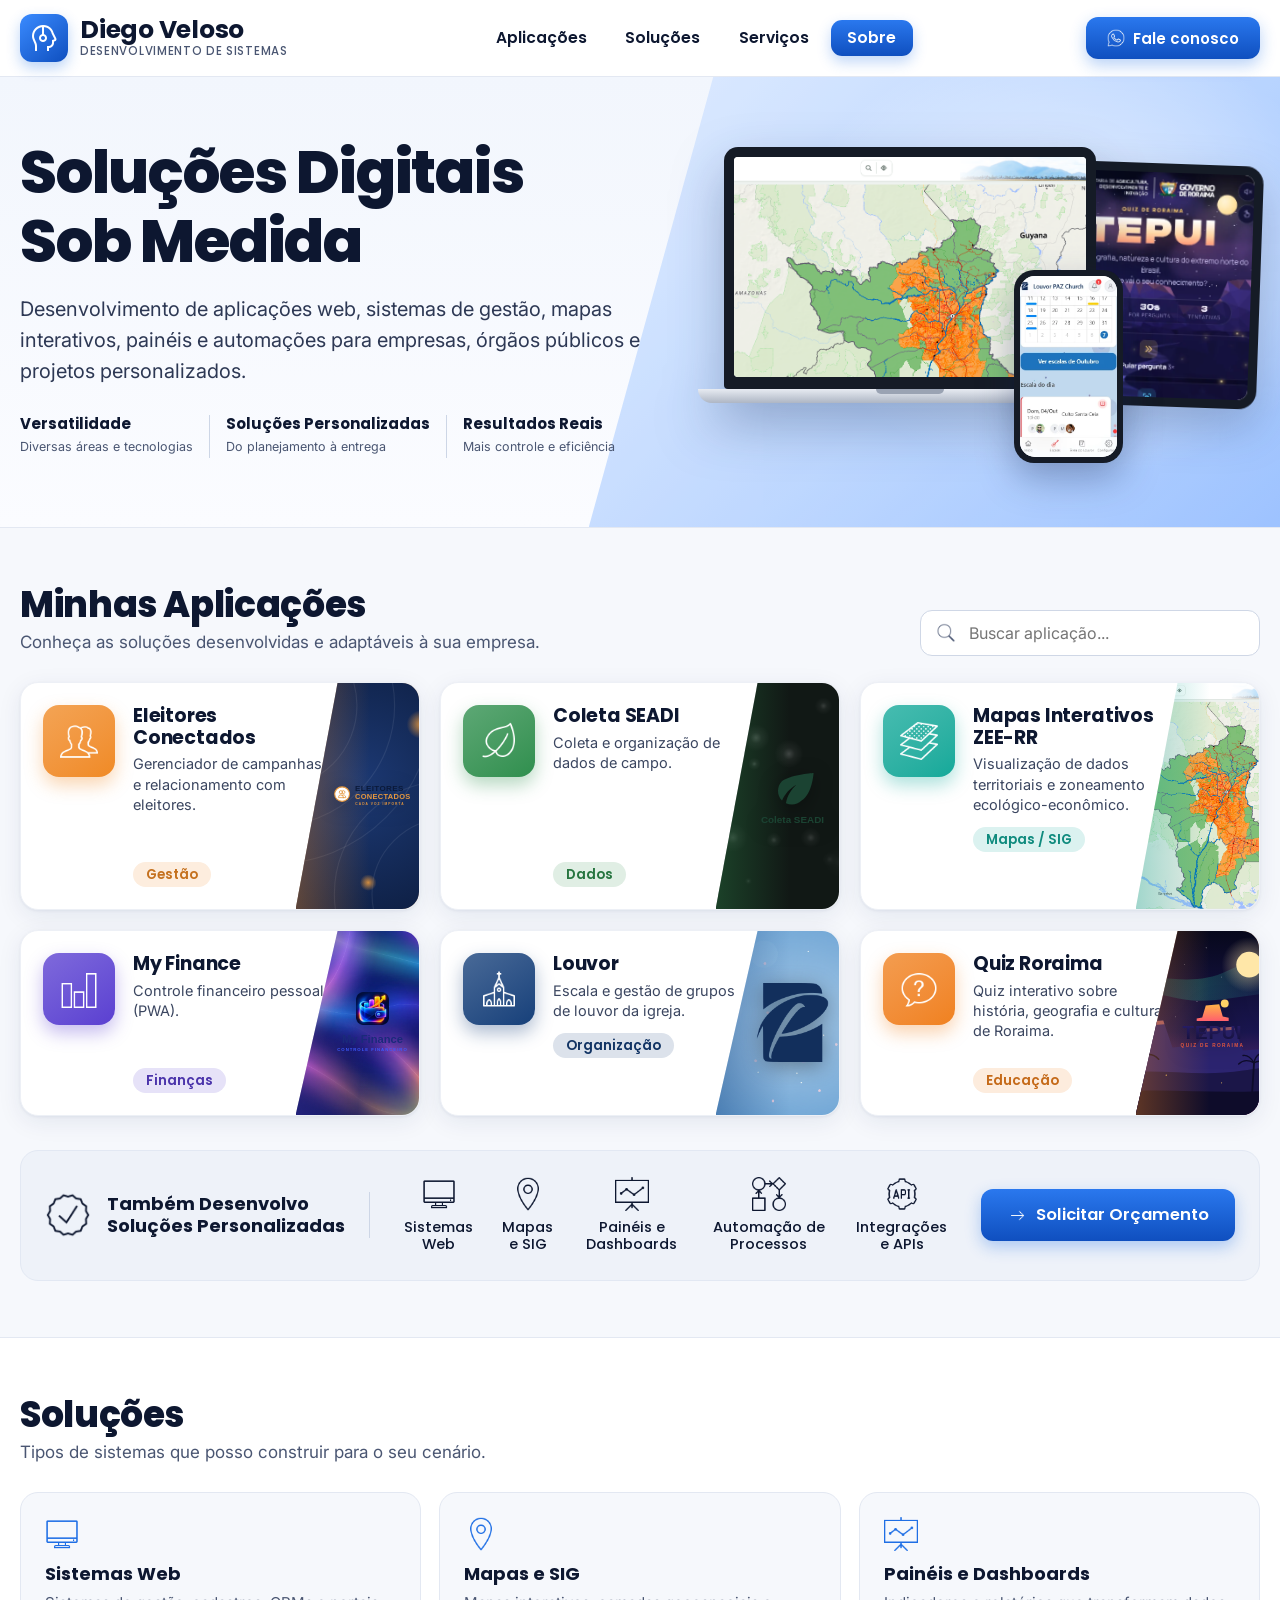
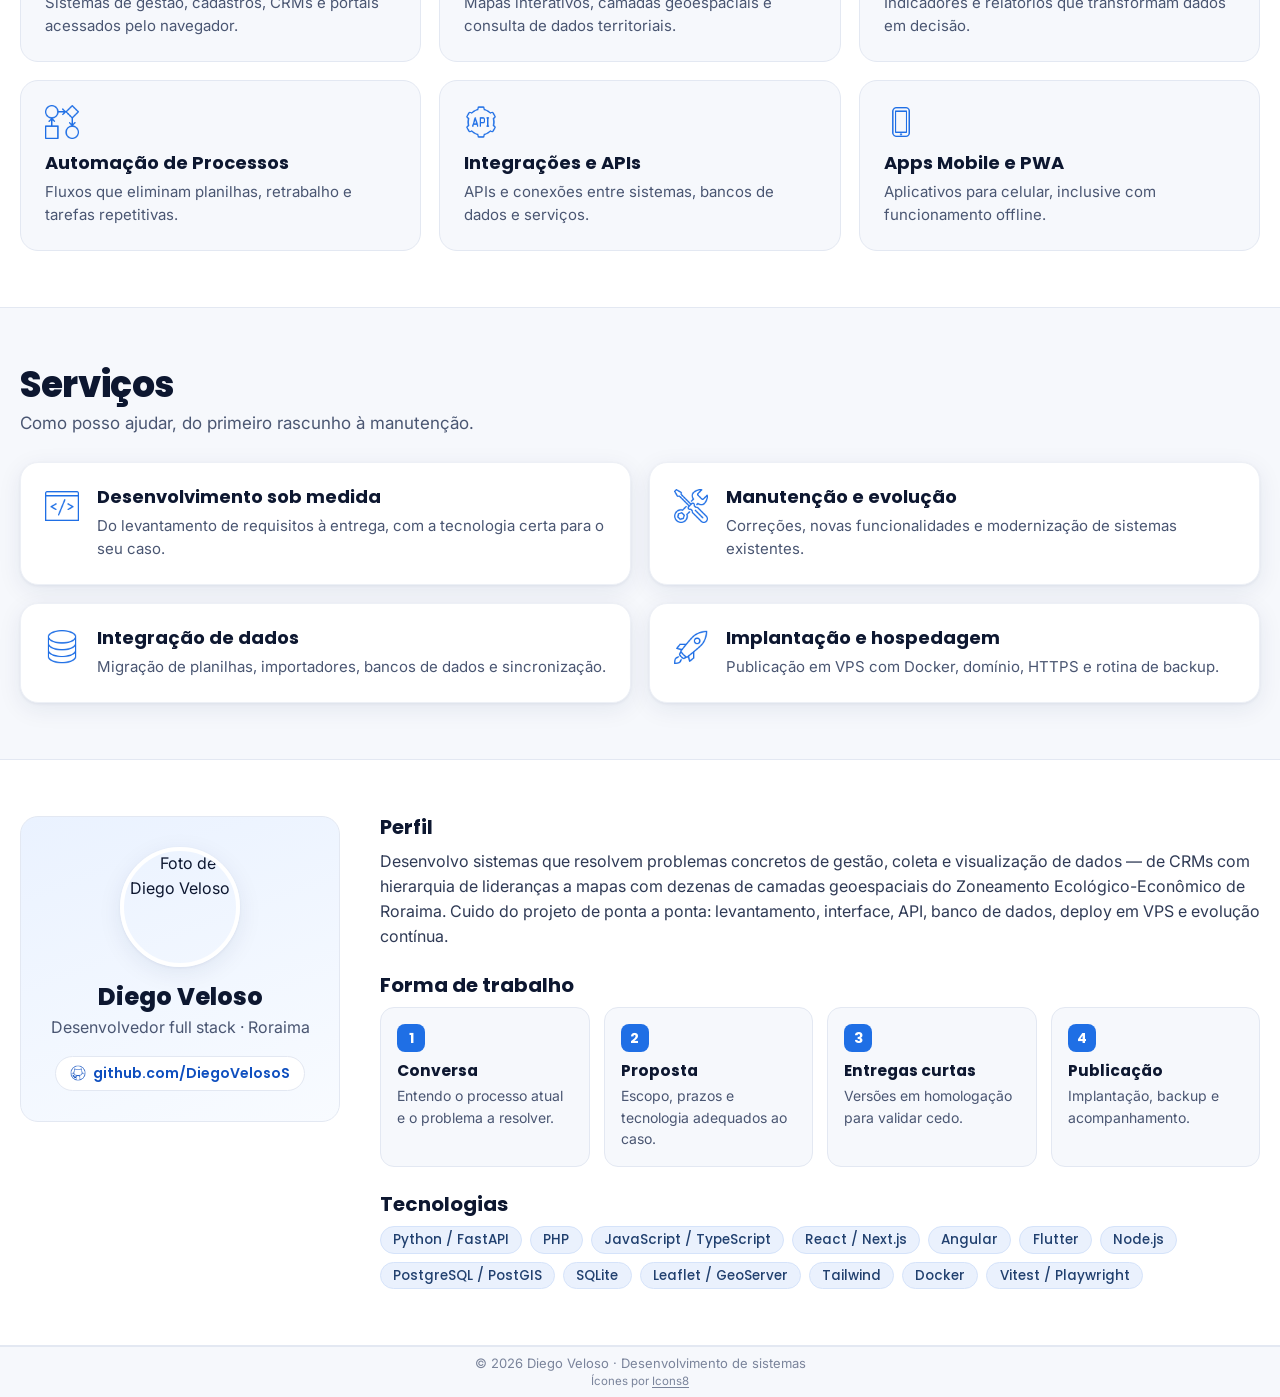
==== corriculo/index.html @ 6817569a "Adiciona a página /corriculo: portfólio comercial - Hero com notebook, tablet e celular trocando tel" ====
<!doctype html>
<html lang="pt-BR">
<head>
<meta charset="utf-8">
<meta name="viewport" content="width=device-width, initial-scale=1">
<title>Diego Veloso — Desenvolvimento de Sistemas</title>
<meta name="description" content="Portfólio de Diego Veloso: aplicações web, sistemas de gestão, mapas interativos, painéis e automações sob medida.">
<link rel="icon" type="image/png" href="/corriculo/favicon.png">
<link rel="apple-touch-icon" href="/corriculo/apple-touch-icon.png">
<link rel="preconnect" href="https://fonts.googleapis.com">
<link rel="preconnect" href="https://fonts.gstatic.com" crossorigin>
<link href="https://fonts.googleapis.com/css2?family=Poppins:wght@500;600;700;800&family=Inter:wght@400;500;600&display=swap" rel="stylesheet">
<link rel="stylesheet" href="/corriculo/curriculo.css">
</head>
<body>

<header class="topbar" id="topo">
  <div class="wrap topbar-in">
    <a class="logo" href="#topo" aria-label="Diego Veloso, início">
      <span class="logo-mark" aria-hidden="true">
        <span class="logo-ico"></span>
      </span>
      <span class="logo-txt"><strong>Diego Veloso</strong><small>Desenvolvimento de sistemas</small></span>
    </a>

    <button class="menu-btn" id="menuBtn" type="button" aria-expanded="false" aria-controls="nav" aria-label="Abrir menu">
      <span class="ic" style="--i:url('/corriculo/img/icons/menu.png')" aria-hidden="true"></span>
    </button>

    <nav class="nav" id="nav" aria-label="Seções">
      <a href="#aplicacoes" data-sec="aplicacoes">Aplicações</a>
      <a href="#solucoes" data-sec="solucoes">Soluções</a>
      <a href="#servicos" data-sec="servicos">Serviços</a>
      <a href="#sobre" data-sec="sobre">Sobre</a>
      <a class="btn btn-primary nav-cta" href="https://wa.me/5595991150093?text=Ol%C3%A1%2C%20Diego!%20Vim%20pelo%20seu%20portf%C3%B3lio%20e%20gostaria%20de%20conversar%20sobre%20um%20projeto." target="_blank" rel="noopener" aria-label="Fale conosco pelo WhatsApp">
        <span class="ic" style="--i:url('/corriculo/img/icons/whatsapp.png')" aria-hidden="true"></span>Fale conosco
      </a>
    </nav>
  </div>
</header>

<main>
  <!-- HERO -->
  <section class="hero">
    <div class="hero-bg" aria-hidden="true"></div>
    <div class="wrap hero-in">
      <div class="hero-txt">
        <h1>Soluções Digitais<br>Sob Medida</h1>
        <p class="lead">Desenvolvimento de aplicações web, sistemas de gestão, mapas interativos, painéis e automações para empresas, órgãos públicos e projetos personalizados.</p>
        <ul class="pillars">
          <li><div><strong>Versatilidade</strong><span>Diversas áreas e tecnologias</span></div></li>
          <li><div><strong>Soluções Personalizadas</strong><span>Do planejamento à entrega</span></div></li>
          <li><div><strong>Resultados Reais</strong><span>Mais controle e eficiência</span></div></li>
        </ul>
      </div>

      <div class="devices" aria-hidden="true">
        <div class="tablet"><div class="screen swap">
          <img src="/corriculo/img/tepui-escuro.webp" alt="" class="on">
          <img src="/corriculo/img/tepui-claro.webp" alt="">
        </div></div>
        <div class="laptop">
          <div class="lid"><div class="screen swap">
            <img src="/assets/images/Mapas v3.0.png" alt="" class="on">
            <img class="fit-top" src="/corriculo/img/coleta.webp" alt="" style="background:#f1f5f2">
            <img class="fit-top" src="/corriculo/img/zee-solos.webp" alt="" style="background:#eef2ef">
          </div></div>
          <div class="base"></div>
        </div>
        <div class="phone"><div class="screen swap">
          <img src="/corriculo/img/louvor-claro.webp" alt="" class="on">
          <img src="/corriculo/img/louvor-escuro.webp" alt="">
          <img class="fit-mid" src="/corriculo/img/myfinance.webp" alt="" style="background:linear-gradient(#232648,#0c1643)">
        </div></div>
      </div>
    </div>
  </section>

  <!-- APLICAÇÕES -->
  <section class="section section-snug" id="aplicacoes">
    <div class="wrap">
      <div class="sec-head">
        <div class="sec-title">
          <div>
            <h2>Minhas Aplicações</h2>
            <p>Conheça as soluções desenvolvidas e adaptáveis à sua empresa.</p>
          </div>
        </div>
        <label class="search">
          <span class="ic" style="--i:url('/corriculo/img/icons/search.png')" aria-hidden="true"></span>
          <input id="search" type="search" placeholder="Buscar aplicação..." autocomplete="off" aria-label="Buscar aplicação por nome ou categoria">
        </label>
      </div>

      <div class="apps" id="apps">
        <noscript><p class="empty">Ative o JavaScript para carregar as aplicações.</p></noscript>
      </div>
      <p class="empty" id="empty" hidden>Nenhuma aplicação encontrada para “<span id="emptyTerm"></span>”.</p>

      <!-- faixa de soluções -->
      <div class="strip">
        <div class="strip-title">
          <span class="ic" style="--i:url('/corriculo/img/icons/approval.png')" aria-hidden="true"></span>
          <strong>Também Desenvolvo<br>Soluções Personalizadas</strong>
        </div>
        <ul class="strip-list" id="solutionsList"></ul>
        <button class="btn btn-primary strip-cta" type="button" data-open-contact data-subject="Orçamento">
          <span class="ic" style="--i:url('/corriculo/img/icons/right.png')" aria-hidden="true"></span>Solicitar Orçamento
        </button>
      </div>
    </div>
  </section>

  <!-- SOLUÇÕES (detalhe) -->
  <section class="section section-alt section-snug" id="solucoes">
    <div class="wrap">
      <div class="sec-head">
        <div class="sec-title">
          <div>
            <h2>Soluções</h2>
            <p>Tipos de sistemas que posso construir para o seu cenário.</p>
          </div>
        </div>
      </div>
      <div class="tiles" id="solutionsGrid"></div>
    </div>
  </section>

  <!-- SERVIÇOS -->
  <section class="section" id="servicos">
    <div class="wrap">
      <div class="sec-head">
        <div class="sec-title">
          <div>
            <h2>Serviços</h2>
            <p>Como posso ajudar, do primeiro rascunho à manutenção.</p>
          </div>
        </div>
      </div>
      <div class="services" id="servicesGrid"></div>
    </div>
  </section>

  <!-- SOBRE -->
  <section class="section section-alt" id="sobre">
    <div class="wrap about">
      <div class="about-card">
        <img class="about-avatar" src="https://github.com/DiegoVelosoS.png?size=240" alt="Foto de Diego Veloso" width="120" height="120">
        <h2>Diego Veloso</h2>
        <p class="about-role">Desenvolvedor full stack · Roraima</p>
        <a class="about-link" href="https://github.com/DiegoVelosoS" target="_blank" rel="noopener">
          <span class="ic" style="--i:url('/corriculo/img/icons/github.png')" aria-hidden="true"></span>
          github.com/DiegoVelosoS
        </a>
      </div>
      <div class="about-body">
        <h3>Perfil</h3>
        <p>Desenvolvo sistemas que resolvem problemas concretos de gestão, coleta e visualização de dados — de CRMs com hierarquia de lideranças a mapas com dezenas de camadas geoespaciais do Zoneamento Ecológico-Econômico de Roraima. Cuido do projeto de ponta a ponta: levantamento, interface, API, banco de dados, deploy em VPS e evolução contínua.</p>

        <h3>Forma de trabalho</h3>
        <ol class="steps">
          <li><strong>Conversa</strong><span>Entendo o processo atual e o problema a resolver.</span></li>
          <li><strong>Proposta</strong><span>Escopo, prazos e tecnologia adequados ao caso.</span></li>
          <li><strong>Entregas curtas</strong><span>Versões em homologação para validar cedo.</span></li>
          <li><strong>Publicação</strong><span>Implantação, backup e acompanhamento.</span></li>
        </ol>

        <h3>Tecnologias</h3>
        <ul class="chips" id="techList"></ul>
      </div>
    </div>
  </section>
</main>

<footer class="footer">
  <div class="wrap footer-in">
    <span>© 2026 Diego Veloso · Desenvolvimento de sistemas</span>
    <small class="credit">Ícones por <a href="https://icons8.com.br" target="_blank" rel="noopener">Icons8</a></small>
  </div>
</footer>

<!-- Detalhes da aplicação -->
<dialog class="modal modal-app" id="appModal" aria-labelledby="appTitle">
  <button class="modal-x" type="button" data-close aria-label="Fechar">
    <span class="ic" style="--i:url('/corriculo/img/icons/multiply.png')" aria-hidden="true"></span>
  </button>
  <div id="appDetail"></div>
</dialog>

<!-- Solicitar projeto -->
<dialog class="modal modal-contact" id="contactModal" aria-labelledby="contactTitle">
  <button class="modal-x" type="button" data-close aria-label="Fechar">
    <span class="ic" style="--i:url('/corriculo/img/icons/multiply.png')" aria-hidden="true"></span>
  </button>
  <form id="contactForm" class="form" novalidate>
    <h2 id="contactTitle">Solicitar Projeto</h2>
    <p class="form-sub">Conte o que você precisa. A mensagem abre no seu e-mail, pronta para enviar.</p>
    <div class="form-row">
      <label>Nome<input name="nome" required autocomplete="name"></label>
      <label>E-mail ou telefone<input name="contato" required autocomplete="email"></label>
    </div>
    <label><span>Organização <span class="opt">(opcional)</span></span><input name="org" autocomplete="organization"></label>
    <label>Tipo de solução
      <select name="tipo" id="contactType"></select>
    </label>
    <label>Descreva o projeto<textarea name="msg" rows="5" required placeholder="Qual problema o sistema deve resolver? Quem vai usar? Há prazo?"></textarea></label>
    <p class="form-err" id="formErr" hidden>Preencha nome, contato e a descrição do projeto.</p>
    <button class="btn btn-primary btn-block" type="submit">
      <span class="ic" style="--i:url('/corriculo/img/icons/paper-plane.png')" aria-hidden="true"></span>Enviar solicitação
    </button>
  </form>
</dialog>

<script type="module" src="/corriculo/curriculo.js"></script>
</body>
</html>
---- corriculo/curriculo.css ----
/* Página /corriculo — portfólio comercial (tema claro, azul). */
:root{
  --blue:#1f6fe5;
  --blue-2:#0f4fbf;
  --navy:#0b1b3f;
  --ink:#0d1730;
  --ink-2:#4a5672;
  --ink-3:#7a849b;
  --line:#e3e8f2;
  --bg:#f6f8fc;
  --card:#ffffff;
  --radius:18px;
  --shadow:0 6px 24px rgba(16,37,84,.08), 0 1px 3px rgba(16,37,84,.06);
  --shadow-up:0 16px 40px rgba(16,37,84,.16), 0 2px 6px rgba(16,37,84,.08);
  --head:"Poppins", system-ui, sans-serif;
  --body:"Inter", system-ui, sans-serif;
}

*,*::before,*::after{ box-sizing:border-box; }
html{ scroll-behavior:smooth; scroll-padding-top:88px; }
body{ margin:0; font:400 16px/1.55 var(--body); color:var(--ink); background:var(--bg); -webkit-font-smoothing:antialiased; }
img{ max-width:100%; display:block; }
a{ color:inherit; text-decoration:none; }
h1,h2,h3{ font-family:var(--head); margin:0; line-height:1.15; color:var(--ink); }
button,input,select,textarea{ font:inherit; color:inherit; }
/* ícones Icons8 (iOS): PNG usado como máscara, pintado com a cor do texto */
.ic{ display:inline-block; flex:none; width:1em; height:1em; vertical-align:-.15em; background:currentColor;
  -webkit-mask:var(--i) center/contain no-repeat; mask:var(--i) center/contain no-repeat; }
[hidden]{ display:none !important; }

.wrap{ width:min(1240px, 100% - 32px); margin-inline:auto; }

/* Botões */
.btn{ display:inline-flex; align-items:center; justify-content:center; gap:.55em; border:0; cursor:pointer;
  padding:.8em 1.4em; border-radius:12px; font:600 15px/1 var(--head); transition:transform .15s, box-shadow .15s, background .15s; white-space:nowrap; }
.btn .ic{ font-size:1.15em; }
.btn-primary{ background:linear-gradient(180deg,#2a78ee,var(--blue-2)); color:#fff; box-shadow:0 6px 16px rgba(31,111,229,.32); }
.btn-primary:hover{ transform:translateY(-1px); box-shadow:0 10px 22px rgba(31,111,229,.4); }
.btn-ghost{ background:#eef3fc; color:var(--blue-2); }
.btn-ghost:hover{ background:#e2ebfa; }
.btn-block{ width:100%; }
:focus-visible{ outline:3px solid rgba(31,111,229,.45); outline-offset:2px; }

/* ---------- Topo ---------- */
.topbar{ position:sticky; top:0; z-index:20; background:rgba(255,255,255,.92); backdrop-filter:blur(10px); border-bottom:1px solid var(--line); }
.topbar-in{ display:flex; align-items:center; gap:24px; min-height:76px; }
.logo{ display:flex; align-items:center; gap:12px; }
.logo-mark{ display:grid; place-items:center; width:48px; height:48px; border-radius:12px; color:#fff; font-size:28px;
  background:linear-gradient(140deg,#3a8bff,var(--blue-2)); box-shadow:0 6px 14px rgba(31,111,229,.3); }
/* ícone do rosto com fone (fone-ouvido.svg, do projeto Louvor) pintado de branco via máscara */
.logo-ico{ width:1.15em; height:1.15em; background:currentColor;
  -webkit-mask:url("/corriculo/fone-ouvido.svg") center/contain no-repeat; mask:url("/corriculo/fone-ouvido.svg") center/contain no-repeat; }
.logo-txt{ display:flex; flex-direction:column; line-height:1.1; }
.logo-txt strong{ font:700 25px/1.05 var(--head); letter-spacing:-.01em; }
.logo-txt small{ font:500 11.5px/1.4 var(--head); letter-spacing:.06em; text-transform:uppercase; color:var(--ink-2); }

.nav{ flex:1; display:flex; align-items:center; gap:6px; }
.nav a{ display:inline-flex; align-items:center; gap:.5em; padding:.65em 1.05em; border-radius:11px; font:600 15.5px/1 var(--head); color:var(--ink); transition:background .15s,color .15s; }
.nav a:first-child{ margin-left:auto; }
.nav a:hover{ background:#eef3fc; }
.nav a.active{ background:linear-gradient(180deg,#2a78ee,var(--blue-2)); color:#fff; box-shadow:0 6px 14px rgba(31,111,229,.28); }
.nav-cta{ margin-left:auto; }
.nav a.nav-cta{ padding:.8em 1.4em; border-radius:12px; font-size:15px; color:#fff; }
.nav a.nav-cta:hover{ background:linear-gradient(180deg,#2a78ee,var(--blue-2)); }
.nav a.nav-cta .ic{ font-size:1.2em; }
.menu-btn{ display:none; margin-left:auto; width:44px; height:44px; border:1px solid var(--line); border-radius:11px; background:#fff; font-size:22px; cursor:pointer; place-items:center; }

/* ---------- Hero ---------- */
.hero{ position:relative; overflow:hidden; background:linear-gradient(180deg,#f2f6fd,#fbfcff); border-bottom:1px solid var(--line); }
.hero-bg{ position:absolute; inset:0 0 0 46%; background:linear-gradient(135deg,#d9e8ff 0%,#a9cbff 55%,#7fb0ff 100%);
  clip-path:polygon(18% 0,100% 0,100% 100%,0 100%); opacity:.75; }
.hero-bg::after{ content:""; position:absolute; inset:0; background:radial-gradient(60% 70% at 70% 40%, rgba(255,255,255,.7), transparent 70%); }
.hero-in{ position:relative; display:grid; grid-template-columns:1.15fr .95fr; align-items:center; gap:32px; padding:56px 0 64px; }
.hero h1{ font-size:clamp(36px, 5vw, 60px); font-weight:800; letter-spacing:-.02em; }
.lead{ margin:18px 0 28px; font-size:clamp(16px,1.6vw,20px); color:#2d3854; max-width:36em; }
.pillars{ list-style:none; margin:0; padding:0; display:flex; gap:14px 0; }
.pillars li{ display:flex; align-items:center; gap:10px; padding:0 16px; border-left:1px solid #cdd6e6; }
.pillars li:first-child{ padding-left:0; border-left:0; }
.pillars strong{ display:block; white-space:nowrap; font:700 15px/1.2 var(--head); }
.pillars span{ font-size:12.5px; white-space:nowrap; color:var(--ink-2); }

/* aparelhos (telas reais das aplicações) */
.devices{ position:relative; height:330px; }
.screen{ overflow:hidden; background:#fff; }
.screen img{ width:100%; height:100%; object-fit:cover; object-position:top left; }
/* telas que trocam de imagem (curriculo.js sorteia quando e qual): a imagem .on aparece; a que entra recebe z-index maior (fica por cima) */
.swap{ position:relative; }
.swap img{ position:absolute; inset:0; object-position:top center; opacity:0; transition:opacity .9s ease-in-out; }
.swap img.on{ opacity:1; }
/* prints largos (Coleta, ZEE): inteiros na largura, alinhados ao topo, com o fundo do próprio sistema embaixo */
.swap img.fit-top{ object-fit:contain; object-position:top center; background:#f1f5f2; }
/* print mais largo que a tela do celular (My Finance): inteiro e centralizado, com faixas na cor do app */
.swap img.fit-mid{ object-fit:contain; object-position:center; }
.laptop{ position:absolute; left:2%; top:14px; width:68%; z-index:2; filter:drop-shadow(0 22px 26px rgba(15,35,80,.28)); }
.laptop .lid{ background:#151b26; border-radius:14px 14px 4px 4px; padding:10px 10px 12px; }
.laptop .screen{ aspect-ratio:16/10; border-radius:4px; }
.laptop .base{ height:14px; margin:0 -7%; background:linear-gradient(180deg,#e7ebf2,#aeb6c4); border-radius:0 0 18px 18px; position:relative; }
.laptop .base::before{ content:""; position:absolute; left:42%; right:42%; top:0; height:5px; background:#9aa3b3; border-radius:0 0 6px 6px; }
.tablet{ position:absolute; right:0; top:30px; width:40%; aspect-ratio:9/10; background:#151b26; border-radius:18px; padding:9px; z-index:1;
  filter:drop-shadow(0 18px 22px rgba(15,35,80,.25)); transform:rotate(2deg); }
.tablet .screen{ height:100%; border-radius:10px; }
.phone{ position:absolute; left:55%; bottom:0; width:20%; aspect-ratio:3/5.3; background:#151b26; border-radius:20px; padding:6px; z-index:3;
  filter:drop-shadow(0 16px 18px rgba(15,35,80,.32)); }
.phone .screen{ height:100%; border-radius:15px; }

/* ---------- Seções ---------- */
.section{ padding:56px 0; }
.section-alt{ background:#fff; border-block:1px solid var(--line); }
/* Aplicações e Soluções: pelo menu, o título para logo abaixo do cabeçalho (Serviços e Sobre mantêm o respiro padrão) */
.section-snug{ scroll-margin-top:-40px; }
.sec-head{ display:flex; align-items:flex-end; justify-content:space-between; gap:20px; margin-bottom:26px; flex-wrap:wrap; }
.sec-title{ display:flex; align-items:center; gap:18px; }
.sec-title h2{ font-size:clamp(26px,3vw,36px); font-weight:800; letter-spacing:-.01em; }
.sec-title p{ margin:4px 0 0; color:var(--ink-2); font-size:17px; }

.search{ position:relative; display:flex; align-items:center; width:min(340px,100%); }
.search .ic{ position:absolute; left:16px; font-size:20px; color:var(--ink-2); pointer-events:none; }
.search input{ width:100%; height:46px; padding:0 16px 0 48px; border:1px solid #cfd7e6; border-radius:12px; background:#fff; outline:none; transition:border-color .15s, box-shadow .15s; }
.search input:focus{ border-color:var(--blue); box-shadow:0 0 0 4px rgba(31,111,229,.14); }

/* ---------- Cards de aplicação ---------- */
.apps{ display:grid; grid-template-columns:repeat(3,1fr); gap:20px; }
.app{ --c:var(--blue); position:relative; display:flex; gap:18px; min-height:146px; padding:22px 0 22px 22px; overflow:hidden;
  background:var(--card); border:1px solid #edf0f6; border-radius:var(--radius); box-shadow:var(--shadow); transition:transform .2s, box-shadow .2s; }
.app:hover{ transform:translateY(-3px); box-shadow:var(--shadow-up); }
.app-hit{ position:absolute; inset:0; z-index:1; border-radius:inherit; }
.app-ico{ display:grid; place-items:center; flex:none; width:72px; height:72px; border-radius:16px; color:#fff; font-size:38px;
  background:linear-gradient(145deg, color-mix(in srgb, var(--c) 78%, #fff), var(--c)); box-shadow:0 8px 18px color-mix(in srgb, var(--c) 35%, transparent); }

.app-body{ position:relative; z-index:0; flex:1; min-width:0; display:flex; flex-direction:column; margin-right:25%; }
.app h3{ font-size:19px; font-weight:700; letter-spacing:-.01em; }
.app p{ margin:6px 0 12px; font-size:14.5px; line-height:1.4; color:#3b4660; }
.app-foot{ margin-top:auto; display:flex; align-items:center; gap:10px; flex-wrap:wrap; }
.tag{ display:inline-block; padding:.42em .95em; border-radius:999px; font:600 13.5px/1 var(--head);
  color:color-mix(in srgb, var(--c) 82%, #000); background:color-mix(in srgb, var(--c) 15%, #fff); }
.app-open{ position:relative; z-index:2; display:inline-flex; align-items:center; gap:.35em; font:600 13.5px/1 var(--head); color:var(--blue-2);
  padding:.42em .7em; border-radius:999px; opacity:0; transform:translateX(-4px); transition:opacity .2s, transform .2s, background .15s; }
.app:hover .app-open, .app-open:focus-visible{ opacity:1; transform:none; }
.app-open:hover{ background:#eef3fc; }
.app-art{ position:absolute; top:0; right:0; bottom:0; width:31%; clip-path:polygon(34% 0,100% 0,100% 100%,0 100%);
  background:color-mix(in srgb, var(--c) 40%, #fff); }
.app-art img{ width:100%; height:100%; object-fit:cover; transition:transform .5s; }
.app-art::after{ content:""; position:absolute; inset:0; background:linear-gradient(90deg, color-mix(in srgb, var(--c) 35%, transparent), transparent 60%); }
.app-art .art-logo{ position:absolute; z-index:1; inset:0 6% 0 30%; width:64%; height:58%; margin:auto; object-fit:contain;
  filter:drop-shadow(0 4px 10px rgba(0,0,0,.35)); }
.app:hover .app-art img:not(.art-logo){ transform:scale(1.07); }
.empty{ margin:12px 0 0; padding:28px; text-align:center; color:var(--ink-2); background:#fff; border:1px dashed #cfd7e6; border-radius:var(--radius); }

/* ---------- Faixa "Também desenvolvo" ---------- */
.strip{ margin-top:34px; display:flex; align-items:center; gap:24px; padding:18px 24px; background:#eef2f9; border:1px solid #e2e8f3; border-radius:var(--radius); }
.strip-title{ display:flex; align-items:center; gap:16px; padding-right:24px; border-right:1px solid #cdd6e6; }
.strip-title .ic{ font-size:46px; color:var(--ink); }
.strip-title strong{ font:700 18px/1.25 var(--head); }
.strip-list{ list-style:none; margin:0; padding:0; flex:1; display:flex; justify-content:space-around; gap:8px; }
.strip-list a{ display:flex; flex-direction:column; align-items:center; gap:8px; padding:8px 10px; border-radius:12px; font:500 14.5px/1.2 var(--head); text-align:center; transition:background .15s, color .15s; }
.strip-list a:hover{ background:#fff; color:var(--blue-2); }
.strip-list .ic{ font-size:34px; }
.strip-cta{ padding:1em 1.6em; font-size:16.5px; }

/* ---------- Soluções / Serviços ---------- */
.tiles{ display:grid; grid-template-columns:repeat(3,1fr); gap:18px; }
.tile, .service{ padding:24px; background:var(--bg); border:1px solid var(--line); border-radius:var(--radius); transition:border-color .2s, transform .2s; }
.tile:hover, .service:hover{ border-color:#bcd0f3; transform:translateY(-2px); }
.tile-ico{ font-size:34px; color:var(--blue); margin-bottom:12px; }
.tile h3, .service h3{ font-size:18px; font-weight:700; }
.tile p, .service p{ margin:6px 0 0; color:var(--ink-2); font-size:15px; }
.services{ display:grid; grid-template-columns:repeat(2,1fr); gap:18px; }
.service{ display:flex; gap:18px; background:#fff; box-shadow:var(--shadow); border-color:#edf0f6; }
.service .tile-ico{ margin:2px 0 0; }

/* ---------- Sobre ---------- */
.about{ display:grid; grid-template-columns:320px 1fr; gap:40px; align-items:start; }
.about-card{ position:sticky; top:100px; padding:30px 24px; text-align:center; background:linear-gradient(160deg,#eaf2ff,#f8fbff); border:1px solid var(--line); border-radius:var(--radius); }
.about-avatar{ width:120px; height:120px; margin:0 auto 16px; border-radius:50%; object-fit:cover; border:4px solid #fff; box-shadow:var(--shadow); }
.about-card h2{ font-size:24px; font-weight:800; }
.about-role{ margin:4px 0 16px; color:var(--ink-2); }
.about-link{ display:inline-flex; align-items:center; gap:.5em; font:600 14px/1 var(--head); color:var(--blue-2); padding:.6em 1em; background:#fff; border-radius:999px; border:1px solid var(--line); }
.about-link .ic{ font-size:1.2em; }
.about-body h3{ font-size:20px; font-weight:700; margin:26px 0 10px; }
.about-body h3:first-child{ margin-top:0; }
.about-body p{ margin:0; color:#2f3a55; max-width:62em; }
.steps{ list-style:none; counter-reset:s; margin:0; padding:0; display:grid; grid-template-columns:repeat(4,1fr); gap:14px; }
.steps li{ counter-increment:s; padding:16px; background:var(--bg); border:1px solid var(--line); border-radius:14px; }
.steps li::before{ content:counter(s); display:grid; place-items:center; width:28px; height:28px; margin-bottom:10px; border-radius:8px; background:var(--blue); color:#fff; font:700 14px/1 var(--head); }
.steps strong{ display:block; font:700 15.5px/1.2 var(--head); }
.steps span{ display:block; margin-top:4px; font-size:14px; color:var(--ink-2); }
.chips{ list-style:none; margin:0; padding:0; display:flex; flex-wrap:wrap; gap:8px; }
.chips li{ padding:.45em .9em; font:500 13.5px/1 var(--head); color:#21406f; background:#eaf1fd; border:1px solid #d5e3fa; border-radius:999px; transition:border-color .15s, background .15s; }
#techList li:hover{ background:#dde9fc; border-color:#b7cff5; }
#techList a{ color:inherit; text-underline-offset:3px; }
#techList a:hover{ color:var(--blue-2); text-decoration:underline; }

/* ---------- Rodapé ---------- */
.footer{ padding:8px 0; color:var(--ink-3); font-size:13px; line-height:1.35; border-top:1px solid var(--line); }
.footer-in{ display:flex; flex-direction:column; align-items:center; gap:1px; text-align:center; }
.footer .credit{ font-size:11.5px; }
.footer .credit a{ text-decoration:underline; text-underline-offset:2px; }
.footer .credit a:hover{ color:var(--blue-2); }

/* ---------- Modais ---------- */
.modal{ width:min(880px, 100% - 24px); max-height:calc(100dvh - 32px); padding:0; border:0; border-radius:22px; background:#fff; color:var(--ink); box-shadow:0 30px 80px rgba(8,20,50,.35); overflow:auto; }
.modal::backdrop{ background:rgba(9,20,45,.55); backdrop-filter:blur(3px); }
.modal[open]{ animation:pop .22s ease-out; }
@keyframes pop{ from{ opacity:0; transform:translateY(12px) scale(.98); } }
.modal-x{ position:sticky; top:12px; float:right; margin:12px 12px -56px 0; z-index:2; display:grid; place-items:center; width:42px; height:42px; border:0; border-radius:12px; background:rgba(255,255,255,.9); box-shadow:var(--shadow); font-size:20px; cursor:pointer; }
.modal-x:hover{ background:#eef3fc; }

#appDetail{ padding:28px; }
.d-head{ display:flex; align-items:center; gap:18px; margin-bottom:22px; padding-right:48px; }
.d-head h2{ font-size:clamp(22px,3vw,30px); font-weight:800; margin-bottom:6px; }
.d-gallery{ display:flex; gap:12px; overflow-x:auto; margin-bottom:24px; scroll-snap-type:x mandatory; }
/* cada tela abre a aplicação; no hover escurece e mostra o nome do sistema */
.d-shot{ position:relative; flex:1 0 min(100%, 380px); height:260px; overflow:hidden; border-radius:14px; border:1px solid var(--line); background:var(--bg); scroll-snap-align:start; }
.d-shot img{ width:100%; height:100%; object-fit:cover; object-position:top; transition:transform .4s; }
.d-shot::after{ content:""; position:absolute; inset:0; background:rgba(6,14,34,.72); opacity:0; transition:opacity .25s; }
.d-shot-name{ position:absolute; z-index:1; inset:0; display:flex; align-items:center; justify-content:center; gap:.45em; padding:16px; text-align:center;
  font:700 clamp(18px,2.4vw,24px)/1.2 var(--head); color:#fff; text-shadow:0 2px 12px rgba(0,0,0,.4); opacity:0; transform:translateY(6px); transition:opacity .25s, transform .25s; }
.d-shot-name .ic{ font-size:.85em; }
.d-shot-badge{ position:absolute; z-index:1; top:8px; left:8px; padding:.35em .7em; border-radius:999px; font:700 12px/1 var(--head);
  color:#fff; background:rgba(15,79,191,.9); box-shadow:0 2px 8px rgba(0,0,0,.2); transition:opacity .25s; }
.d-shot:hover .d-shot-badge, .d-shot:focus-visible .d-shot-badge{ opacity:0; }
/* rodapé da imagem com a situação do sistema (aparece junto com o nome) */
.d-shot-status{ position:absolute; z-index:1; left:0; right:0; bottom:0; display:flex; align-items:center; justify-content:flex-end; gap:.5em;
  padding:8px 14px; font:600 12.5px/1.2 var(--head); color:#fff; background:linear-gradient(transparent, rgba(0,0,0,.45));
  opacity:0; transform:translateY(100%); transition:opacity .25s, transform .25s; }
.d-shot-status::before{ content:""; width:8px; height:8px; border-radius:50%; background:var(--st); box-shadow:0 0 0 3px color-mix(in srgb, var(--st) 30%, transparent); }
.d-shot:hover .d-shot-status, .d-shot:focus-visible .d-shot-status{ opacity:1; transform:none; }
.d-shot-ver{ display:block; margin-top:6px; font:600 .62em/1 var(--head); letter-spacing:.06em; color:#bfe0ff; }
.d-shot:hover::after, .d-shot:focus-visible::after, .d-shot:hover .d-shot-name, .d-shot:focus-visible .d-shot-name{ opacity:1; transform:none; }
.d-shot:hover img{ transform:scale(1.04); }
.d-grid{ display:grid; grid-template-columns:1fr 1fr; gap:22px 28px; }
.d-grid h3{ font-size:16px; font-weight:700; color:var(--blue-2); margin-bottom:8px; }
.d-grid p{ margin:0; color:#2f3a55; }
.d-wide{ grid-column:1/-1; }
.checks{ list-style:none; margin:0; padding:0; display:grid; gap:7px; }
.checks li{ display:flex; gap:9px; font-size:15px; color:#2f3a55; }
.checks .ic{ margin-top:.25em; color:#1aa260; }
/* janela de detalhes compacta: cabe na tela sem barra de rolagem (imagens acompanham a altura da janela) */
.modal-app{ width:min(960px, 100% - 24px); }
#appDetail{ padding:20px 24px 22px; }
.d-head{ gap:14px; margin-bottom:14px; }
.d-head .app-ico{ width:52px; height:52px; border-radius:13px; font-size:28px; }
.d-head h2{ font-size:clamp(19px,2.2vw,23px); margin-bottom:4px; }
.d-head .tag{ font-size:12px; }
.d-gallery{ gap:10px; margin-bottom:14px; }
.d-shot{ height:clamp(110px, 24dvh, 230px); border-radius:12px; }
.d-grid{ gap:12px 26px; }
.d-grid h3{ font-size:13.5px; margin-bottom:4px; }
.d-grid p, .checks li{ font-size:13px; line-height:1.45; }
.checks{ gap:3px; }
.checks li{ gap:7px; }
.d-grid .chips{ gap:6px; }
.d-grid .chips li{ font-size:12px; padding:.4em .8em; }

.modal-contact{ width:min(560px, 100% - 24px); }
.form{ padding:28px; display:grid; gap:14px; }
.form h2{ font-size:26px; font-weight:800; padding-right:48px; }
.form-sub{ margin:-6px 0 4px; color:var(--ink-2); font-size:15px; }
.form-row{ display:grid; grid-template-columns:1fr 1fr; gap:14px; }
.form label{ display:grid; gap:6px; font:600 14px/1.2 var(--head); }
.form .opt{ font-weight:400; color:var(--ink-3); }
.form input, .form select, .form textarea{ width:100%; padding:.75em .9em; border:1px solid #cfd7e6; border-radius:11px; background:#fff; font:400 15px/1.4 var(--body); outline:none; transition:border-color .15s, box-shadow .15s; }
.form textarea{ resize:vertical; }
.form input:focus, .form select:focus, .form textarea:focus{ border-color:var(--blue); box-shadow:0 0 0 4px rgba(31,111,229,.14); }
.form-err{ margin:0; color:#c62828; font-size:14px; }

/* ---------- Responsivo ---------- */
@media (max-width:1120px){
  .pillars{ flex-wrap:wrap; }
  .apps{ grid-template-columns:repeat(2,1fr); }
  .strip{ flex-wrap:wrap; }
  .strip-title{ border-right:0; padding-right:0; }
  .strip-list{ order:3; flex-basis:100%; }
  .strip-cta{ margin-left:auto; }
  .steps{ grid-template-columns:repeat(2,1fr); }
}
@media (max-width:980px){
  .menu-btn{ display:grid; }
  .nav{ position:absolute; top:100%; left:0; right:0; flex-direction:column; align-items:stretch; gap:4px; padding:12px 16px 18px;
    background:#fff; border-bottom:1px solid var(--line); box-shadow:0 18px 30px rgba(16,37,84,.12); display:none; }
  .nav.open{ display:flex; }
  .nav a:first-child, .nav-cta{ margin-left:0; }
  .nav-cta{ margin-top:6px; }
  .hero-in{ grid-template-columns:1fr; padding:40px 0 44px; }
  .hero-bg{ inset:52% 0 0 0; clip-path:polygon(0 18%,100% 0,100% 100%,0 100%); }
  .devices{ height:min(62vw, 340px); max-width:560px; width:100%; margin-inline:auto; }
  .about{ grid-template-columns:1fr; }
  .about-card{ position:static; }
  .tiles{ grid-template-columns:repeat(2,1fr); }
}
@media (max-width:680px){
  .logo-txt strong{ font-size:21px; }
  .logo-txt small{ font-size:10px; }
  .logo-mark{ width:42px; height:42px; font-size:24px; }
  .pillars{ flex-direction:column; }
  .pillars li{ padding:0; border:0; }
  .apps, .tiles, .services, .d-grid, .form-row{ grid-template-columns:1fr; }
  .app{ padding:18px 0 18px 18px; }
  .app-ico{ width:60px; height:60px; font-size:32px; }
  .app-body{ margin-right:27%; }
  .app-art{ width:32%; }
  .app-open{ opacity:1; transform:none; }
  .sec-title{ gap:12px; }
    .search{ width:100%; }
  .strip{ padding:18px; }
  .strip-list{ flex-wrap:wrap; justify-content:center; }
  .strip-list li{ flex:1 1 30%; }
  .strip-cta{ width:100%; }
  .steps{ grid-template-columns:1fr; }
  #appDetail, .form{ padding:22px 18px; }
}
@media (prefers-reduced-motion:reduce){
  *{ transition:none !important; animation:none !important; scroll-behavior:auto !important; }
}
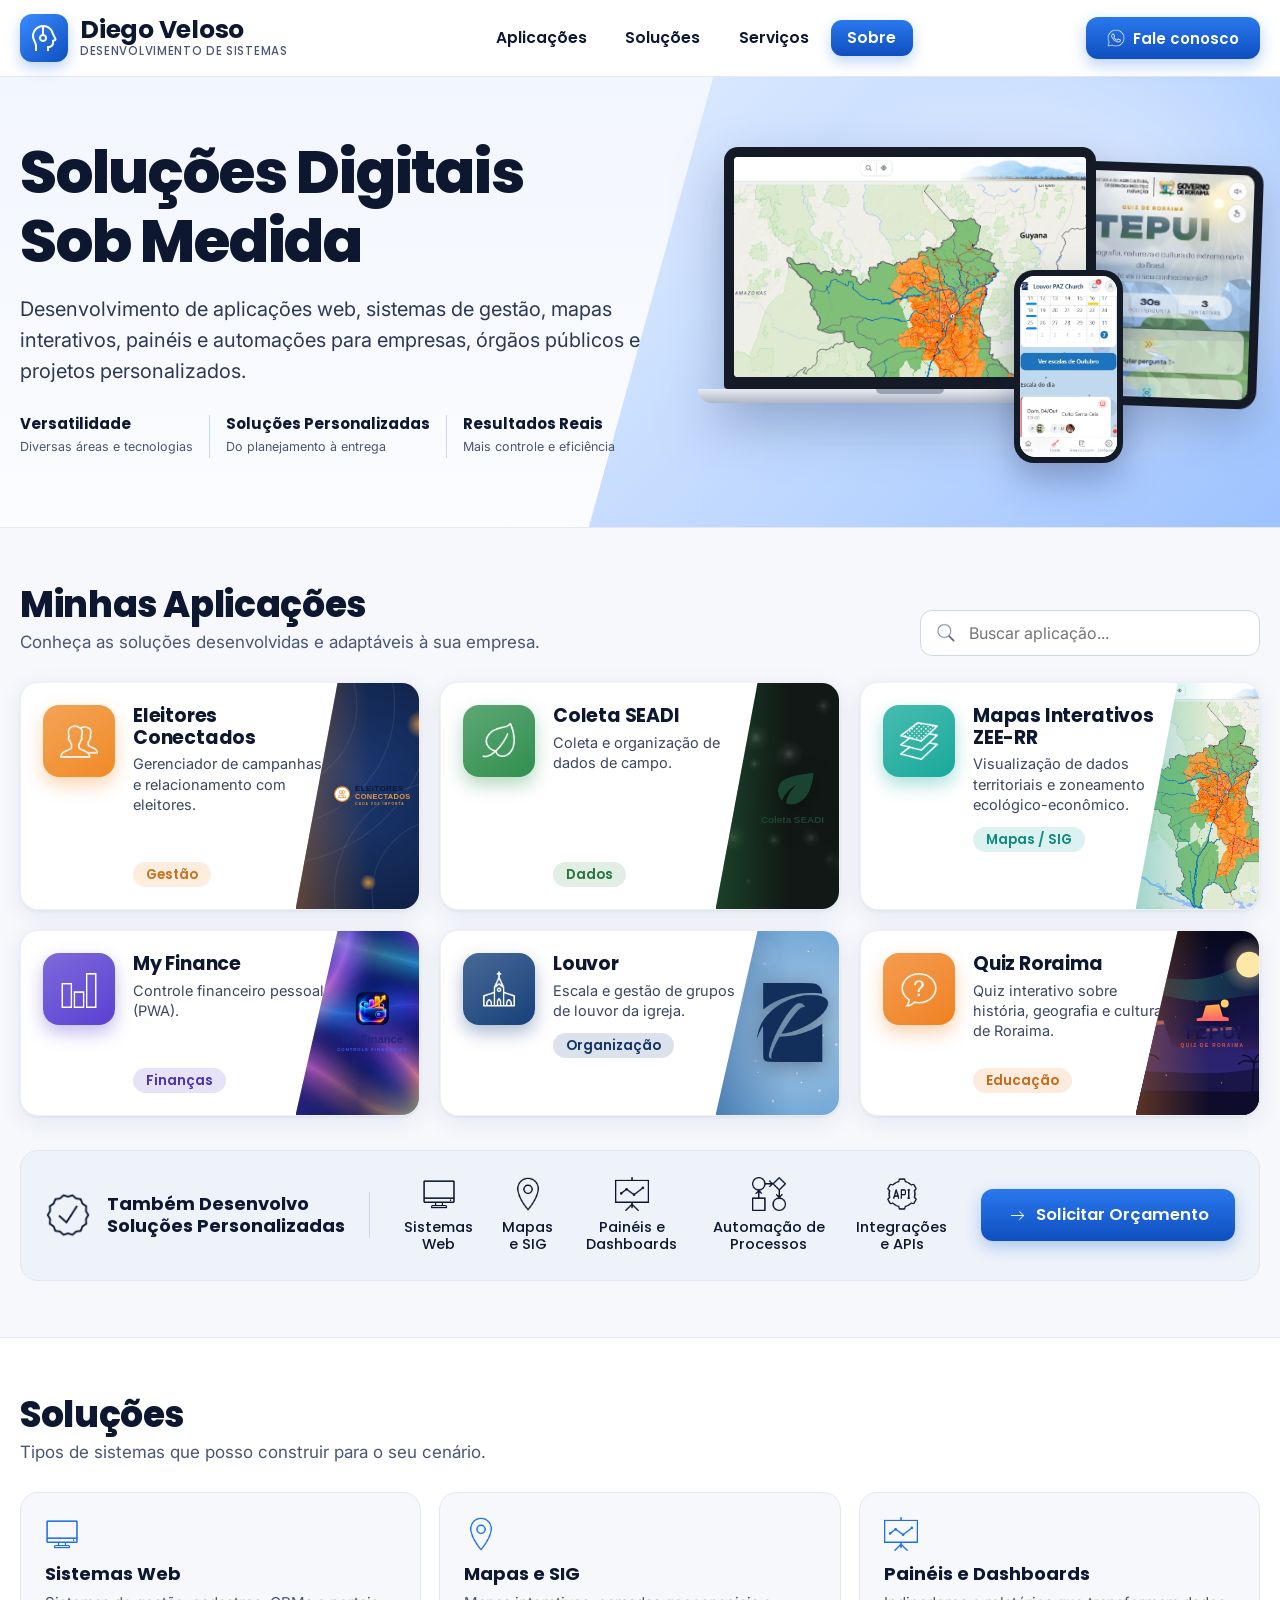
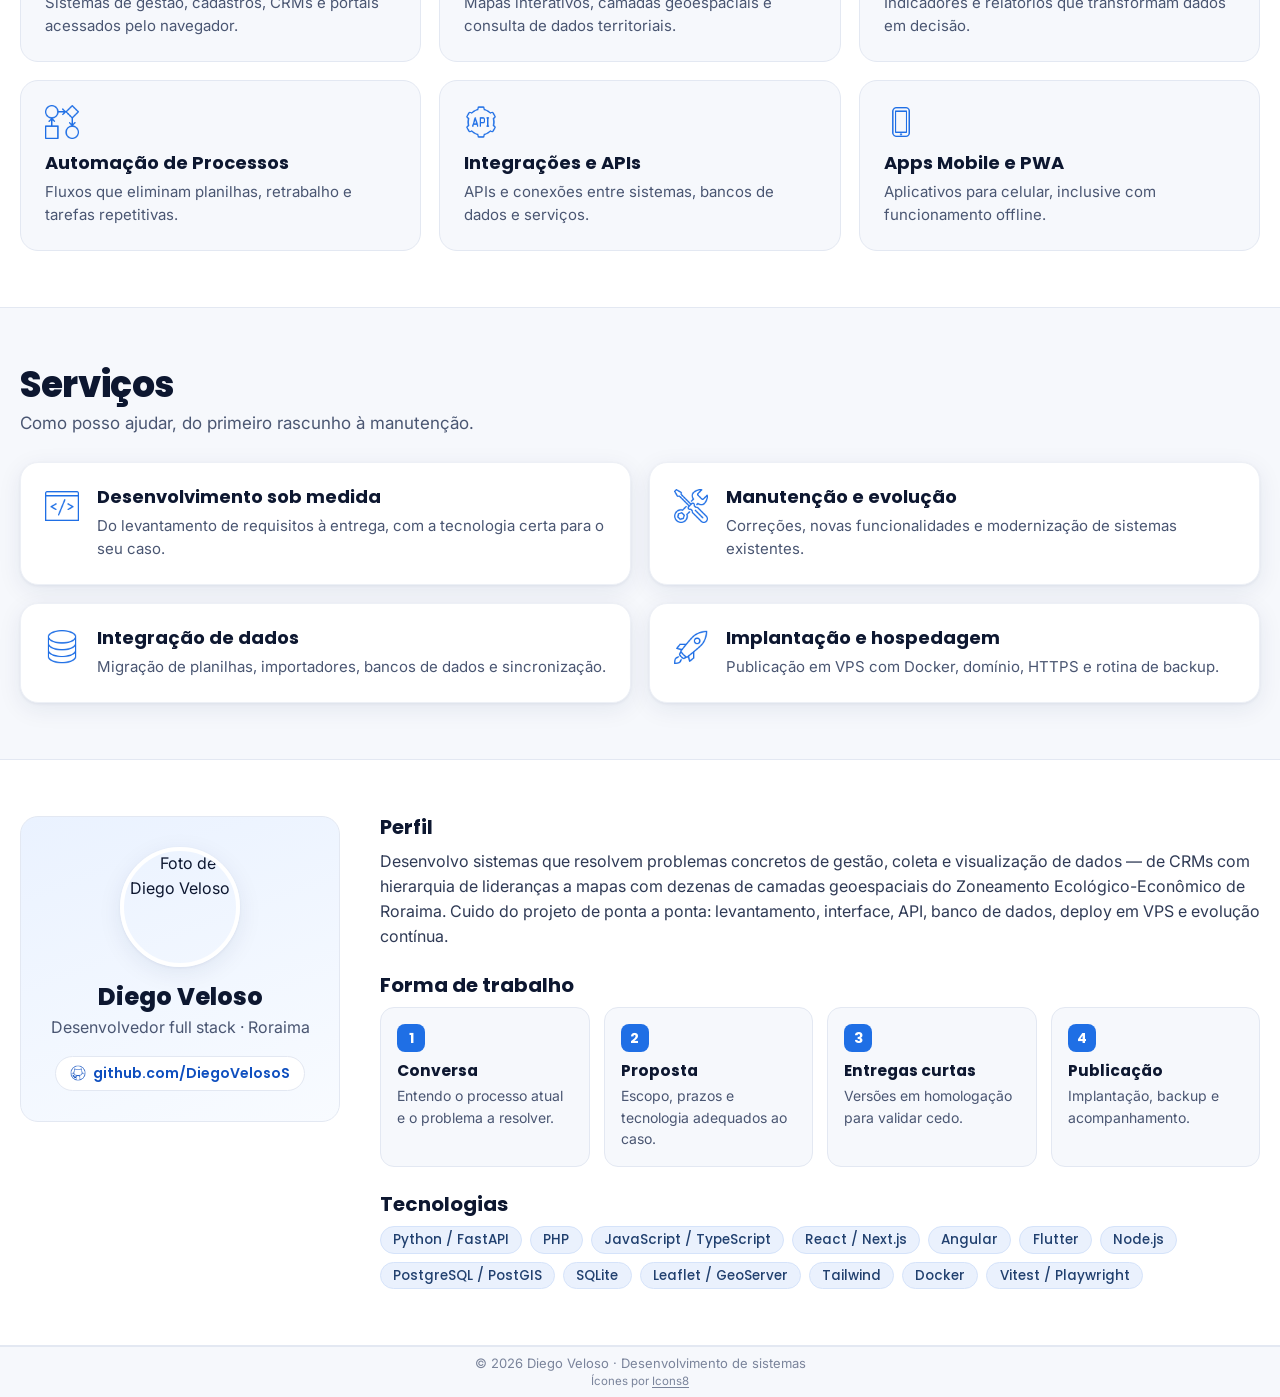
==== commit 2db8c47b: "Usa o favicon da marca (rosto com fone) também na página principal - favicon.png e apple-touch-icon." ====
--- a/corriculo/index.html
+++ b/corriculo/index.html
@@ -5,8 +5,8 @@
 <meta name="viewport" content="width=device-width, initial-scale=1">
 <title>Diego Veloso — Desenvolvimento de Sistemas</title>
 <meta name="description" content="Portfólio de Diego Veloso: aplicações web, sistemas de gestão, mapas interativos, painéis e automações sob medida.">
-<link rel="icon" type="image/png" href="/corriculo/favicon.png">
-<link rel="apple-touch-icon" href="/corriculo/apple-touch-icon.png">
+<link rel="icon" type="image/png" href="/assets/images/favicon.png">
+<link rel="apple-touch-icon" href="/assets/images/apple-touch-icon.png">
 <link rel="preconnect" href="https://fonts.googleapis.com">
 <link rel="preconnect" href="https://fonts.gstatic.com" crossorigin>
 <link href="https://fonts.googleapis.com/css2?family=Poppins:wght@500;600;700;800&family=Inter:wght@400;500;600&display=swap" rel="stylesheet">
